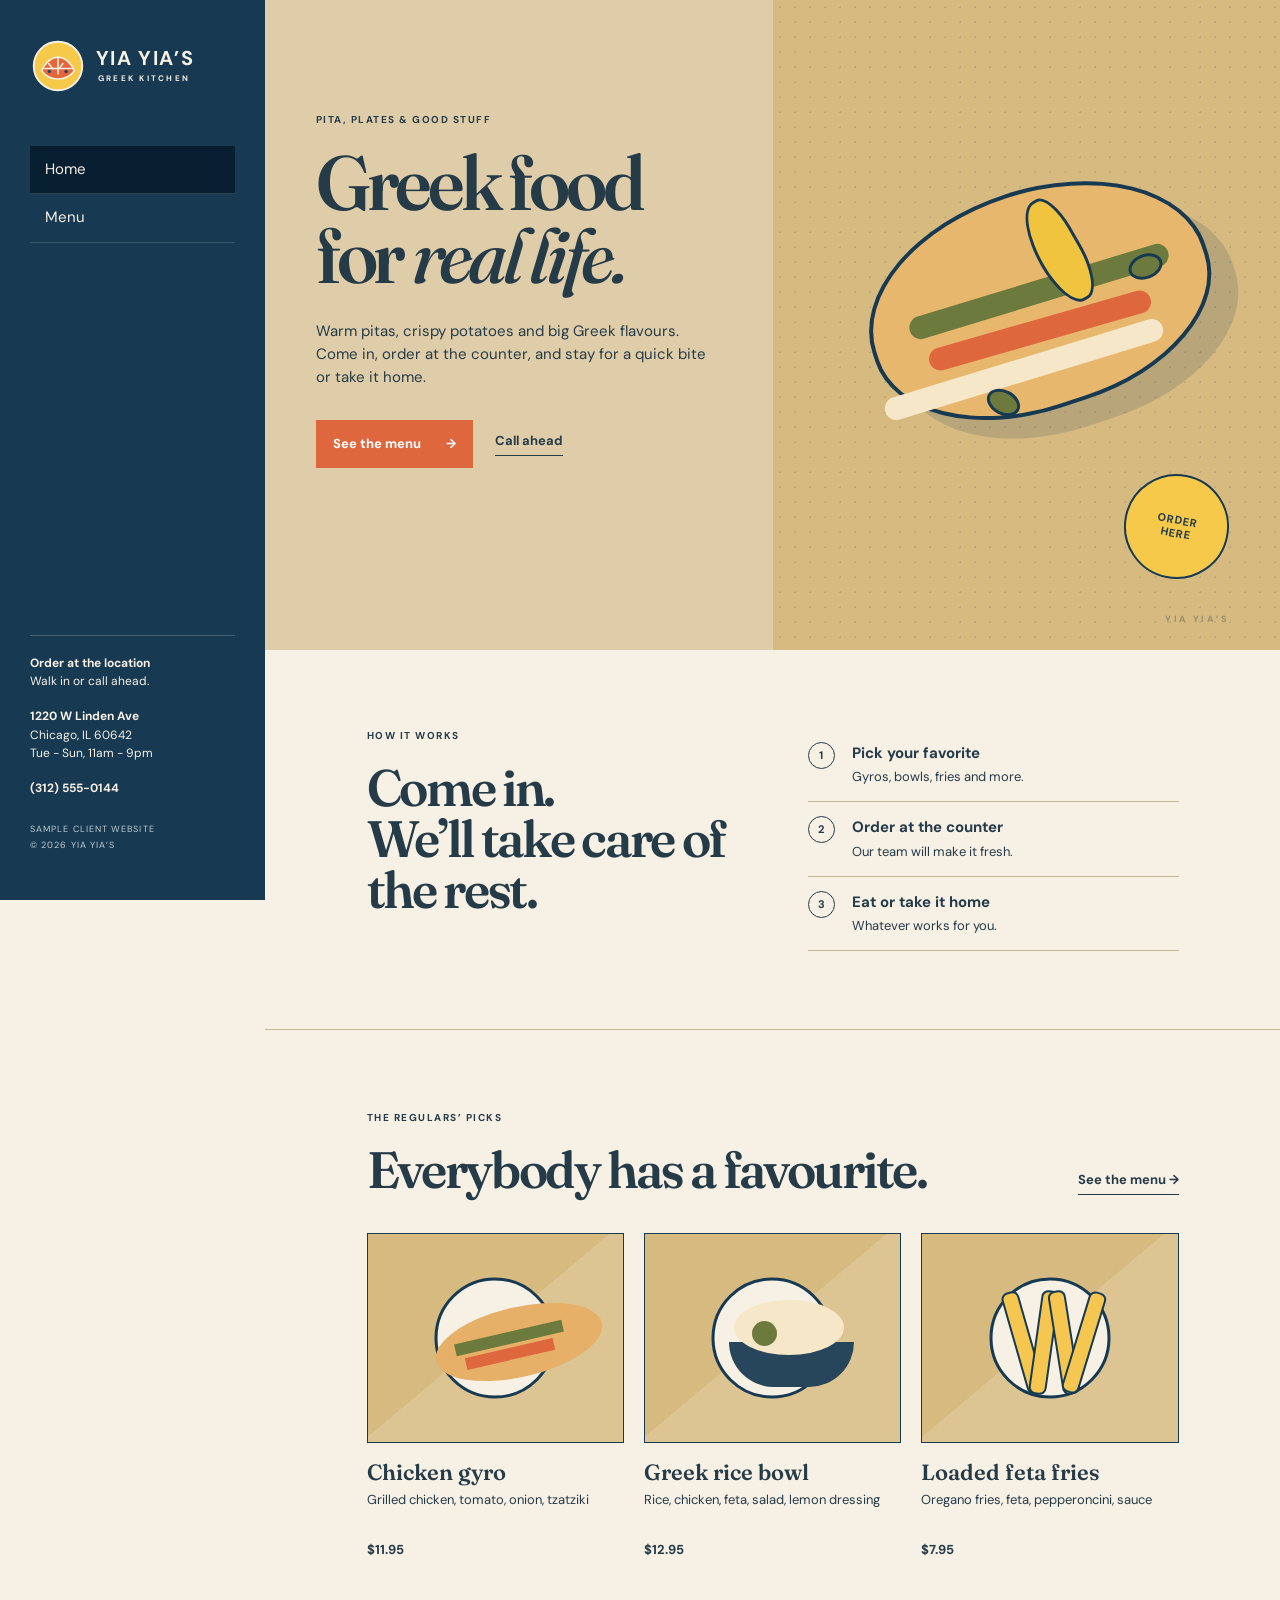
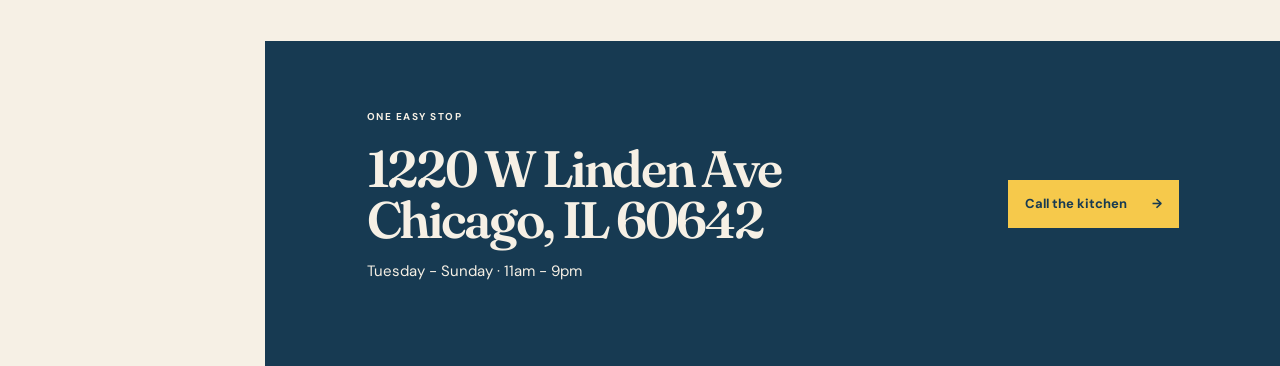
==== index.html @ 5b8322d5 "Add files via upload" ====
<!doctype html><html lang="en"><head><meta charset="utf-8"><meta name="viewport" content="width=device-width, initial-scale=1"><title>Yia Yia's | Greek Kitchen</title><link rel="preconnect" href="https://fonts.googleapis.com"><link rel="preconnect" href="https://fonts.gstatic.com" crossorigin><link href="https://fonts.googleapis.com/css2?family=DM+Sans:wght@400;500;700&family=Fraunces:opsz,wght@9..144,500;9..144,600;9..144,700&display=swap" rel="stylesheet"><link rel="stylesheet" href="assets/site.css"></head><body><aside class="side"><a class="brand" href="index.html" aria-label="Yia Yia's home"><svg viewBox="0 0 90 90" aria-hidden="true"><circle cx="45" cy="45" r="39" fill="#f6c94b" stroke="currentColor" stroke-width="3"/><path d="M19 53c5-14 16-22 26-22s21 8 26 22c-7 9-16 13-26 13S26 62 19 53Z" fill="#e66639" stroke="currentColor" stroke-width="2.5"/><path d="M24 49h42M30 41l7 9m16-9-7 9M45 31v27" stroke="currentColor" stroke-width="2.5" stroke-linecap="round"/><circle cx="31" cy="54" r="2.8" fill="#27455b"/><circle cx="58" cy="54" r="2.8" fill="#27455b"/></svg><span>YIA YIA&rsquo;S<small>GREEK KITCHEN</small></span></a><nav><a class="active" href="index.html">Home</a><a href="menu.html">Menu</a></nav><div class="side-info"><p><b>Order at the location</b><br>Walk in or call ahead.</p><p><b>1220 W Linden Ave</b><br>Chicago, IL 60642<br>Tue - Sun, 11am - 9pm</p><p><b>(312) 555-0144</b></p></div><p class="sample">Sample client website<br>&copy; 2026 Yia Yia&rsquo;s</p></aside><header class="mobile-head"><a class="brand" href="index.html"><span>YIA YIA&rsquo;S<small>GREEK KITCHEN</small></span></a><a href="menu.html">Menu</a></header><main class="main"><section class="hero-simple"><div class="hero-copy"><p class="kicker">Pita, plates &amp; good stuff</p><h1>Greek food<br>for <em>real life.</em></h1><p>Warm pitas, crispy potatoes and big Greek flavours. Come in, order at the counter, and stay for a quick bite or take it home.</p><div class="actions"><a class="order-button" href="menu.html">See the menu <span>&rarr;</span></a><a class="plain-link" href="tel:3125550144">Call ahead</a></div></div><div class="food-drawing"><div class="pita"></div><div class="filling one"></div><div class="filling two"></div><div class="filling three"></div><div class="pepper"></div><div class="olive a"></div><div class="olive b"></div><div class="hero-tag">ORDER<br>HERE</div></div></section><section class="quick-order"><div><p class="kicker">How it works</p><h2>Come in.<br>We&rsquo;ll take care of the rest.</h2></div><ol><li><span>1</span><div><b>Pick your favorite</b><p>Gyros, bowls, fries and more.</p></div></li><li><span>2</span><div><b>Order at the counter</b><p>Our team will make it fresh.</p></div></li><li><span>3</span><div><b>Eat or take it home</b><p>Whatever works for you.</p></div></li></ol></section><section class="favorites"><div class="section-heading"><div><p class="kicker">The regulars&rsquo; picks</p><h2>Everybody has a favourite.</h2></div><a class="plain-link" href="menu.html">See the menu &rarr;</a></div><div class="favorite-grid"><article><div class="food-card gyro"><i></i><i></i><i></i></div><h3>Chicken gyro</h3><p>Grilled chicken, tomato, onion, tzatziki</p><b>$11.95</b></article><article><div class="food-card bowl"><i></i><i></i><i></i></div><h3>Greek rice bowl</h3><p>Rice, chicken, feta, salad, lemon dressing</p><b>$12.95</b></article><article><div class="food-card fries"><i></i><i></i><i></i><i></i></div><h3>Loaded feta fries</h3><p>Oregano fries, feta, pepperoncini, sauce</p><b>$7.95</b></article></div></section><section class="location-strip"><div><p class="kicker">One easy stop</p><h2>1220 W Linden Ave<br>Chicago, IL 60642</h2><p>Tuesday - Sunday &middot; 11am - 9pm</p></div><a class="order-button light" href="tel:3125550144">Call the kitchen <span>&rarr;</span></a></section></main></body></html>
---- assets/site.css ----
:root{--cream:#f6f0e5;--tan:#decda8;--navy:#173a52;--orange:#df673d;--yellow:#f6c94b;--green:#6d7a3d;--ink:#263b48;--line:#c4b899}*{box-sizing:border-box}html{scroll-behavior:smooth}body{margin:0;background:var(--cream);color:var(--ink);font:15px/1.55 'DM Sans',sans-serif}a{color:inherit;text-decoration:none}.side{position:fixed;width:265px;min-height:100vh;left:0;top:0;background:var(--navy);color:var(--cream);padding:38px 30px;display:flex;flex-direction:column;z-index:2}.brand{display:flex;align-items:center;gap:10px;font-weight:700;line-height:.9;letter-spacing:.09em}.brand svg{width:56px;height:56px;flex:none}.brand span{font-size:20px}.brand small{display:block;font-size:8px;letter-spacing:.28em;margin:8px 0 0 2px}.side nav{margin:52px 0 25px}.side nav a{display:block;padding:12px 15px;border-bottom:1px solid rgba(246,240,229,.16);font-size:15px}.side nav a.active,.side nav a:hover{background:#081f31}.side-info{margin-top:auto;border-top:1px solid rgba(246,240,229,.2);font-size:12px;padding-top:18px}.side-info p{margin:0 0 16px}.sample{font-size:9px;text-transform:uppercase;letter-spacing:.12em;line-height:1.7;color:#bfcbd0}.main{margin-left:265px}.mobile-head{display:none}.hero-simple{min-height:650px;display:grid;grid-template-columns:1fr 1fr;background:var(--tan);position:relative}.hero-simple:after,.order-head:after{content:'YIA YIA\2019 S';position:absolute;font:700 9px 'DM Sans';letter-spacing:.3em;opacity:.35;right:5%;bottom:25px}.hero-copy{padding:112px 10%}.kicker{text-transform:uppercase;letter-spacing:.15em;font-weight:700;font-size:10px;margin:0 0 18px}.hero-simple h1,.order-head h1{font:600 clamp(52px,6vw,88px)/.96 Fraunces,serif;letter-spacing:-.055em;margin:0}.hero-simple h1 em{font-weight:500}.hero-copy>p:not(.kicker){max-width:390px;margin:27px 0 30px}.actions{display:flex;align-items:center;gap:22px}.order-button{display:inline-flex;gap:25px;align-items:center;background:var(--orange);color:white;padding:14px 17px;font-weight:700;font-size:13px;border:0;cursor:pointer}.plain-link,.item-link{font-weight:700;border-bottom:1px solid currentColor;padding-bottom:4px;font-size:13px}.food-drawing{position:relative;background:#d7ba80;overflow:hidden;background-image:radial-gradient(rgba(23,58,82,.15) 1px,transparent 1px);background-size:15px 15px}.pita{position:absolute;width:350px;height:220px;border:4px solid var(--navy);border-radius:50% 50% 46% 46%;background:#e7b76d;left:18%;top:29%;transform:rotate(-18deg);box-shadow:20px 26px 0 rgba(23,58,82,.16)}.filling{position:absolute;height:23px;border-radius:20px;z-index:1}.filling.one{width:270px;background:#6d7a3d;left:26%;top:43%;transform:rotate(-17deg)}.filling.two{width:230px;background:#df673d;left:30%;top:49%;transform:rotate(-16deg)}.filling.three{width:290px;background:#f5e7c8;left:21%;top:55%;transform:rotate(-17deg)}.pepper{position:absolute;width:45px;height:112px;border-radius:60% 40% 50% 50%;background:#f0c43f;border:3px solid var(--navy);left:52%;top:30%;transform:rotate(-30deg);z-index:2}.olive{position:absolute;width:35px;height:25px;background:var(--green);border:3px solid var(--navy);border-radius:50%;z-index:2}.olive.a{top:60%;left:42%;transform:rotate(27deg)}.olive.b{top:39%;left:70%;transform:rotate(-20deg)}.hero-tag{position:absolute;right:10%;bottom:11%;width:105px;height:105px;border-radius:50%;background:var(--yellow);border:2px solid var(--navy);display:grid;place-items:center;text-align:center;font-size:11px;line-height:1.15;font-weight:700;letter-spacing:.08em;transform:rotate(11deg)}.quick-order{padding:78px 10%;display:grid;grid-template-columns:1fr 1fr;gap:70px;border-bottom:1px solid var(--line)}h2{font:600 clamp(34px,4vw,53px)/1 Fraunces,serif;letter-spacing:-.045em;margin:0}.quick-order ol{padding:0;margin:0;list-style:none}.quick-order li{display:flex;gap:17px;padding:14px 0;border-bottom:1px solid var(--line)}.quick-order li span{height:27px;width:27px;border-radius:50%;border:1px solid var(--ink);display:grid;place-items:center;font-size:11px;font-weight:700}.quick-order li p{margin:2px 0 0;font-size:13px}.favorites{padding:80px 10%}.section-heading{display:flex;align-items:end;justify-content:space-between;gap:25px;margin-bottom:38px}.favorite-grid{display:grid;grid-template-columns:repeat(3,1fr);gap:20px}.favorite-grid article{position:relative}.food-card{height:210px;background:#d7ba80;position:relative;overflow:hidden;margin-bottom:15px;border:1px solid var(--navy);background-image:linear-gradient(140deg,transparent 48%,rgba(255,255,255,.15) 48%)}.food-card:after{content:'';width:115px;height:115px;background:#f6f0e5;border:3px solid var(--navy);border-radius:50%;position:absolute;left:50%;top:50%;transform:translate(-50%,-50%)}.food-card i{position:absolute;display:block;z-index:1}.gyro i:nth-child(1){width:170px;height:70px;border-radius:50%;background:#e6b069;left:26%;top:35%;transform:rotate(-13deg)}.gyro i:nth-child(2){width:110px;height:12px;background:#6d7a3d;top:47%;left:34%;transform:rotate(-13deg)}.gyro i:nth-child(3){width:90px;height:12px;background:#df673d;top:55%;left:38%;transform:rotate(-13deg)}.bowl i:nth-child(1){width:125px;height:45px;border-radius:0 0 70px 70px;background:#27455b;left:33%;top:52%}.bowl i:nth-child(2){width:110px;height:55px;background:#f5e7c8;border-radius:50%;left:35%;top:32%}.bowl i:nth-child(3){width:25px;height:25px;background:#6d7a3d;border-radius:50%;left:42%;top:42%}.fries i{width:18px;height:105px;background:#f5c650;border:2px solid var(--navy);top:27%;border-radius:7px}.fries i:nth-child(1){left:36%;transform:rotate(-16deg)}.fries i:nth-child(2){left:44%;transform:rotate(8deg)}.fries i:nth-child(3){left:52%;transform:rotate(-9deg)}.fries i:nth-child(4){left:60%;transform:rotate(17deg)}h3{font:600 22px Fraunces,serif;margin:0 0 4px}.favorite-grid p{font-size:13px;margin:0 0 8px;min-height:40px}.favorite-grid b{font-size:13px}.item-link{float:right}.location-strip{background:var(--navy);color:var(--cream);padding:68px 10%;display:flex;justify-content:space-between;align-items:center;gap:35px}.light{background:var(--yellow);color:var(--navy)}.order-head{padding:90px 10%;background:var(--tan);position:relative}.order-head>p:last-child{max-width:420px;margin:22px 0 0}.order-layout{padding:62px 10%;display:grid;grid-template-columns:minmax(0,1fr) 310px;gap:52px;align-items:start}.menu-group{margin-bottom:47px}.menu-group>.kicker{margin-bottom:13px}.menu-group article{display:grid;grid-template-columns:1fr 60px 58px;gap:15px;padding:17px 0;border-top:1px solid var(--line)}.menu-group article:last-child{border-bottom:1px solid var(--line)}.menu-group h3{font-size:20px}.menu-group p{margin:4px 0 0;font-size:13px}.menu-group b{font-size:13px;padding-top:5px}.menu-group button{align-self:start;margin-top:2px;background:none;border:0;border-bottom:1px solid currentColor;color:var(--navy);font:700 12px 'DM Sans';padding:3px 0;cursor:pointer}.order-summary{position:sticky;top:22px;background:#e4d3ad;border:2px solid var(--navy);padding:23px;box-shadow:7px 7px 0 var(--navy)}.empty-order{font-size:13px;padding:15px 0 20px;border-bottom:1px solid var(--line)}.order-lines{list-style:none;padding:0;margin:0}.order-lines li{display:flex;justify-content:space-between;gap:10px;padding:11px 0;border-bottom:1px solid var(--line);font-size:13px}.total{display:flex;justify-content:space-between;font-size:16px;font-weight:700;margin:17px 0}.order-summary label{display:block;text-transform:uppercase;font-size:9px;font-weight:700;letter-spacing:.1em;margin:14px 0}.order-summary input,.order-summary select{display:block;width:100%;margin-top:6px;padding:9px 0;background:transparent;border:0;border-bottom:1px solid var(--navy);font:13px 'DM Sans';border-radius:0}.checkout{width:100%;justify-content:space-between;margin-top:6px}.checkout-note{font-size:12px;font-weight:700;margin:13px 0 0}.is-empty .total,.is-empty .checkout{opacity:.45;pointer-events:none}@media(max-width:800px){.side{display:none}.main{margin:0}.mobile-head{padding:17px 6%;display:flex;align-items:center;justify-content:space-between;background:var(--navy);color:var(--cream)}.mobile-head .brand span{font-size:16px}.mobile-head>a:last-child{font-size:12px;font-weight:700}.hero-simple{grid-template-columns:1fr}.hero-copy,.order-head{padding:65px 8%}.food-drawing{min-height:390px}.quick-order{padding:60px 8%;grid-template-columns:1fr;gap:32px}.favorites{padding:60px 8%}.favorite-grid{grid-template-columns:1fr;gap:42px}.food-card{height:210px}.location-strip{padding:52px 8%;display:block}.location-strip .order-button{margin-top:28px}.order-layout{padding:48px 8%;grid-template-columns:1fr;gap:25px}.menu-group article{grid-template-columns:1fr 53px 48px}.order-summary{position:static}.hero-simple:after,.order-head:after{display:none}}
.menu-board{padding:65px 10%;display:grid;grid-template-columns:260px minmax(0,1fr);gap:55px}.menu-intro{border:2px solid var(--navy);background:#e4d3ad;padding:24px;height:max-content;box-shadow:7px 7px 0 var(--navy)}.menu-intro h2{margin-bottom:18px}.menu-intro p:not(.kicker){font-size:13px;margin:0 0 18px}@media(max-width:800px){.menu-board{padding:48px 8%;grid-template-columns:1fr;gap:40px}.menu-intro{max-width:360px}}
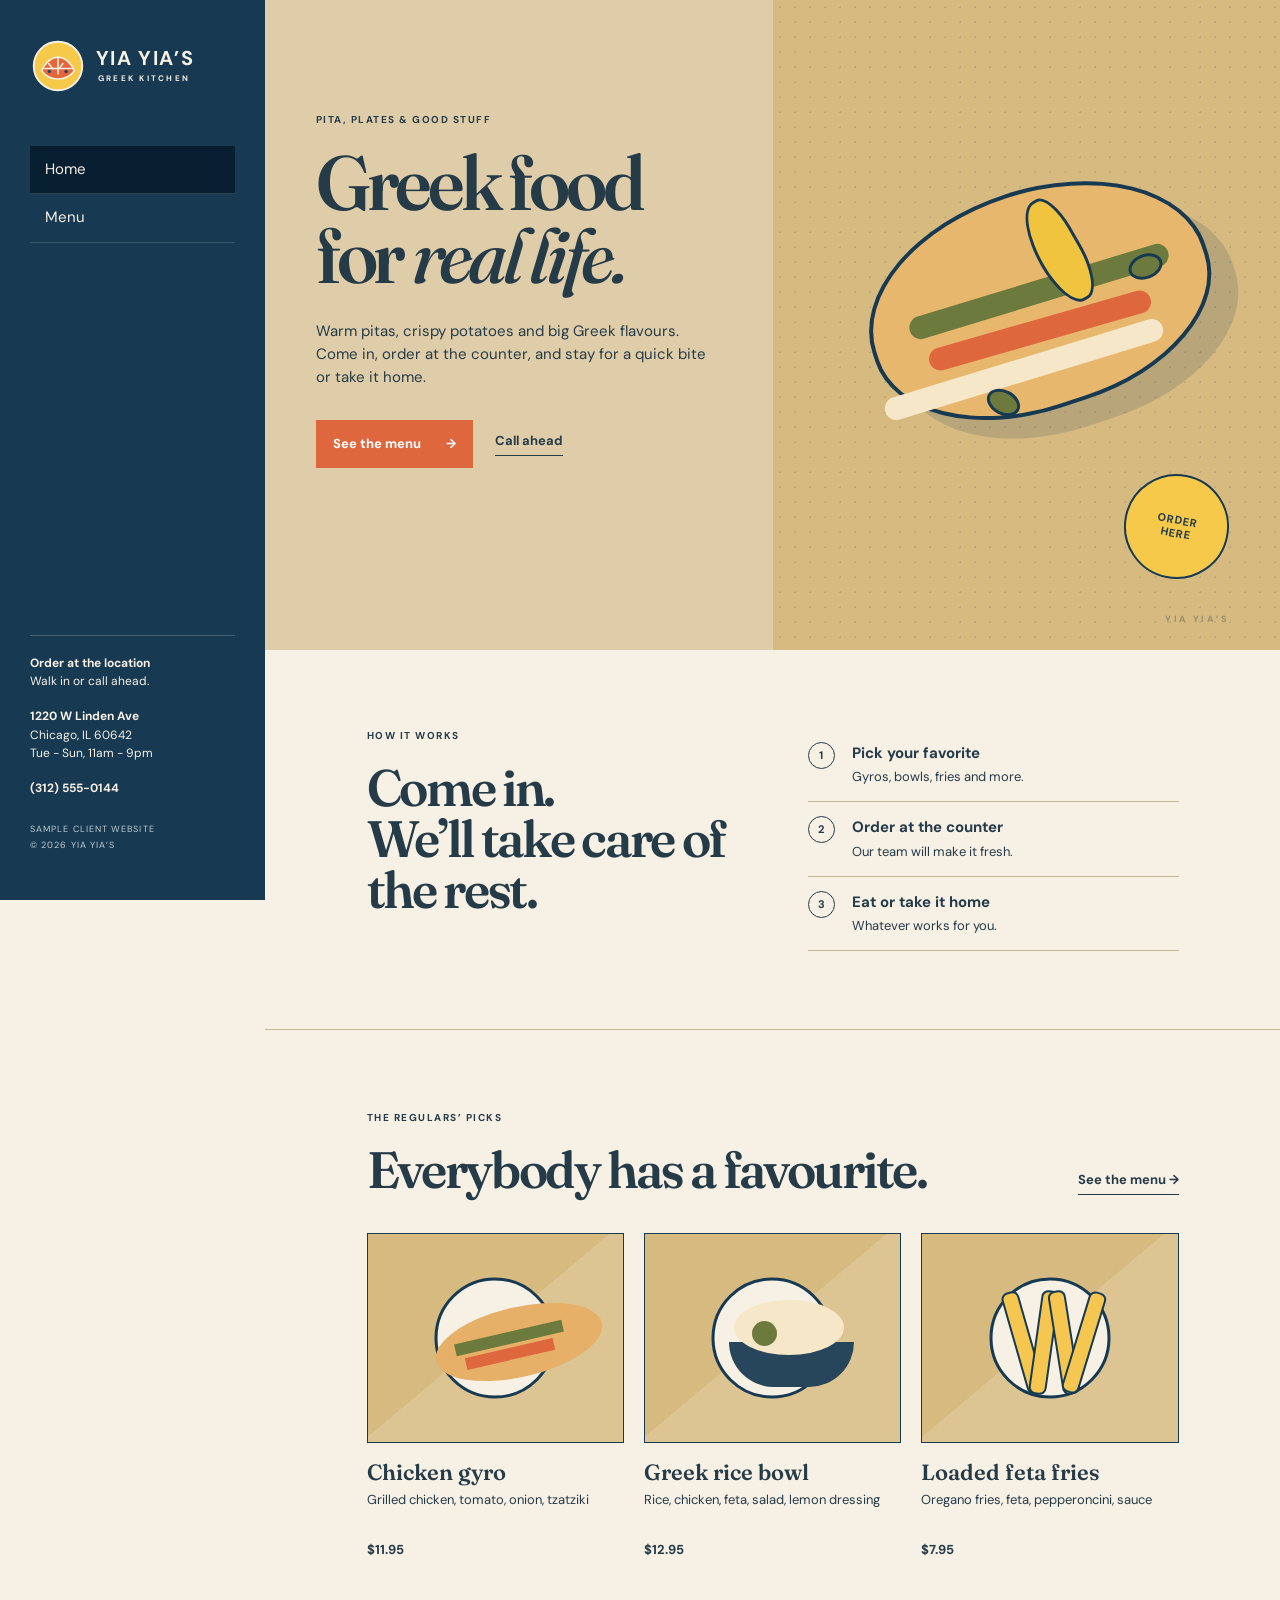
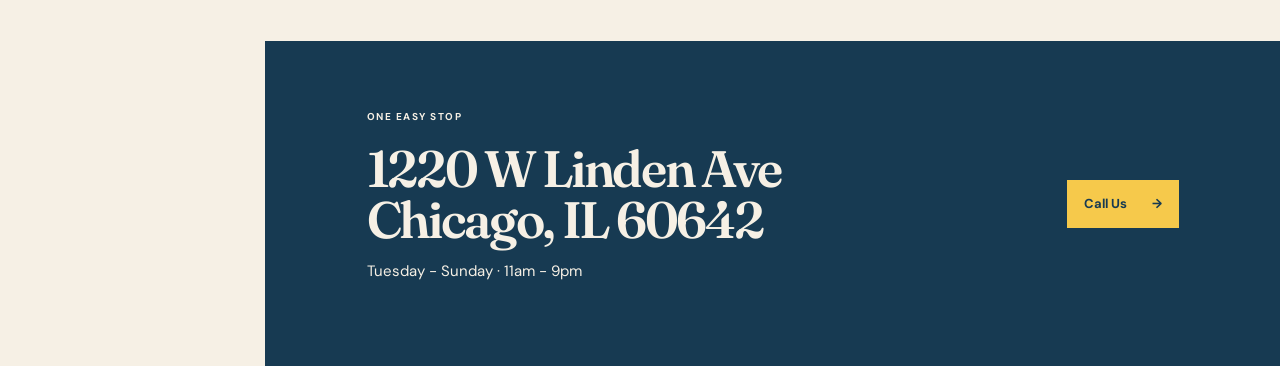
==== commit 5bcec06a: "Update index.html" ====
--- a/index.html
+++ b/index.html
@@ -1 +1 @@
-<!doctype html><html lang="en"><head><meta charset="utf-8"><meta name="viewport" content="width=device-width, initial-scale=1"><title>Yia Yia's | Greek Kitchen</title><link rel="preconnect" href="https://fonts.googleapis.com"><link rel="preconnect" href="https://fonts.gstatic.com" crossorigin><link href="https://fonts.googleapis.com/css2?family=DM+Sans:wght@400;500;700&family=Fraunces:opsz,wght@9..144,500;9..144,600;9..144,700&display=swap" rel="stylesheet"><link rel="stylesheet" href="assets/site.css"></head><body><aside class="side"><a class="brand" href="index.html" aria-label="Yia Yia's home"><svg viewBox="0 0 90 90" aria-hidden="true"><circle cx="45" cy="45" r="39" fill="#f6c94b" stroke="currentColor" stroke-width="3"/><path d="M19 53c5-14 16-22 26-22s21 8 26 22c-7 9-16 13-26 13S26 62 19 53Z" fill="#e66639" stroke="currentColor" stroke-width="2.5"/><path d="M24 49h42M30 41l7 9m16-9-7 9M45 31v27" stroke="currentColor" stroke-width="2.5" stroke-linecap="round"/><circle cx="31" cy="54" r="2.8" fill="#27455b"/><circle cx="58" cy="54" r="2.8" fill="#27455b"/></svg><span>YIA YIA&rsquo;S<small>GREEK KITCHEN</small></span></a><nav><a class="active" href="index.html">Home</a><a href="menu.html">Menu</a></nav><div class="side-info"><p><b>Order at the location</b><br>Walk in or call ahead.</p><p><b>1220 W Linden Ave</b><br>Chicago, IL 60642<br>Tue - Sun, 11am - 9pm</p><p><b>(312) 555-0144</b></p></div><p class="sample">Sample client website<br>&copy; 2026 Yia Yia&rsquo;s</p></aside><header class="mobile-head"><a class="brand" href="index.html"><span>YIA YIA&rsquo;S<small>GREEK KITCHEN</small></span></a><a href="menu.html">Menu</a></header><main class="main"><section class="hero-simple"><div class="hero-copy"><p class="kicker">Pita, plates &amp; good stuff</p><h1>Greek food<br>for <em>real life.</em></h1><p>Warm pitas, crispy potatoes and big Greek flavours. Come in, order at the counter, and stay for a quick bite or take it home.</p><div class="actions"><a class="order-button" href="menu.html">See the menu <span>&rarr;</span></a><a class="plain-link" href="tel:3125550144">Call ahead</a></div></div><div class="food-drawing"><div class="pita"></div><div class="filling one"></div><div class="filling two"></div><div class="filling three"></div><div class="pepper"></div><div class="olive a"></div><div class="olive b"></div><div class="hero-tag">ORDER<br>HERE</div></div></section><section class="quick-order"><div><p class="kicker">How it works</p><h2>Come in.<br>We&rsquo;ll take care of the rest.</h2></div><ol><li><span>1</span><div><b>Pick your favorite</b><p>Gyros, bowls, fries and more.</p></div></li><li><span>2</span><div><b>Order at the counter</b><p>Our team will make it fresh.</p></div></li><li><span>3</span><div><b>Eat or take it home</b><p>Whatever works for you.</p></div></li></ol></section><section class="favorites"><div class="section-heading"><div><p class="kicker">The regulars&rsquo; picks</p><h2>Everybody has a favourite.</h2></div><a class="plain-link" href="menu.html">See the menu &rarr;</a></div><div class="favorite-grid"><article><div class="food-card gyro"><i></i><i></i><i></i></div><h3>Chicken gyro</h3><p>Grilled chicken, tomato, onion, tzatziki</p><b>$11.95</b></article><article><div class="food-card bowl"><i></i><i></i><i></i></div><h3>Greek rice bowl</h3><p>Rice, chicken, feta, salad, lemon dressing</p><b>$12.95</b></article><article><div class="food-card fries"><i></i><i></i><i></i><i></i></div><h3>Loaded feta fries</h3><p>Oregano fries, feta, pepperoncini, sauce</p><b>$7.95</b></article></div></section><section class="location-strip"><div><p class="kicker">One easy stop</p><h2>1220 W Linden Ave<br>Chicago, IL 60642</h2><p>Tuesday - Sunday &middot; 11am - 9pm</p></div><a class="order-button light" href="tel:3125550144">Call the kitchen <span>&rarr;</span></a></section></main></body></html>
+<!doctype html><html lang="en"><head><meta charset="utf-8"><meta name="viewport" content="width=device-width, initial-scale=1"><title>Yia Yia's | Greek Kitchen</title><link rel="preconnect" href="https://fonts.googleapis.com"><link rel="preconnect" href="https://fonts.gstatic.com" crossorigin><link href="https://fonts.googleapis.com/css2?family=DM+Sans:wght@400;500;700&family=Fraunces:opsz,wght@9..144,500;9..144,600;9..144,700&display=swap" rel="stylesheet"><link rel="stylesheet" href="assets/site.css"></head><body><aside class="side"><a class="brand" href="index.html" aria-label="Yia Yia's home"><svg viewBox="0 0 90 90" aria-hidden="true"><circle cx="45" cy="45" r="39" fill="#f6c94b" stroke="currentColor" stroke-width="3"/><path d="M19 53c5-14 16-22 26-22s21 8 26 22c-7 9-16 13-26 13S26 62 19 53Z" fill="#e66639" stroke="currentColor" stroke-width="2.5"/><path d="M24 49h42M30 41l7 9m16-9-7 9M45 31v27" stroke="currentColor" stroke-width="2.5" stroke-linecap="round"/><circle cx="31" cy="54" r="2.8" fill="#27455b"/><circle cx="58" cy="54" r="2.8" fill="#27455b"/></svg><span>YIA YIA&rsquo;S<small>GREEK KITCHEN</small></span></a><nav><a class="active" href="index.html">Home</a><a href="menu.html">Menu</a></nav><div class="side-info"><p><b>Order at the location</b><br>Walk in or call ahead.</p><p><b>1220 W Linden Ave</b><br>Chicago, IL 60642<br>Tue - Sun, 11am - 9pm</p><p><b>(312) 555-0144</b></p></div><p class="sample">Sample client website<br>&copy; 2026 Yia Yia&rsquo;s</p></aside><header class="mobile-head"><a class="brand" href="index.html"><span>YIA YIA&rsquo;S<small>GREEK KITCHEN</small></span></a><a href="menu.html">Menu</a></header><main class="main"><section class="hero-simple"><div class="hero-copy"><p class="kicker">Pita, plates &amp; good stuff</p><h1>Greek food<br>for <em>real life.</em></h1><p>Warm pitas, crispy potatoes and big Greek flavours. Come in, order at the counter, and stay for a quick bite or take it home.</p><div class="actions"><a class="order-button" href="menu.html">See the menu <span>&rarr;</span></a><a class="plain-link" href="tel:3125550144">Call ahead</a></div></div><div class="food-drawing"><div class="pita"></div><div class="filling one"></div><div class="filling two"></div><div class="filling three"></div><div class="pepper"></div><div class="olive a"></div><div class="olive b"></div><div class="hero-tag">ORDER<br>HERE</div></div></section><section class="quick-order"><div><p class="kicker">How it works</p><h2>Come in.<br>We&rsquo;ll take care of the rest.</h2></div><ol><li><span>1</span><div><b>Pick your favorite</b><p>Gyros, bowls, fries and more.</p></div></li><li><span>2</span><div><b>Order at the counter</b><p>Our team will make it fresh.</p></div></li><li><span>3</span><div><b>Eat or take it home</b><p>Whatever works for you.</p></div></li></ol></section><section class="favorites"><div class="section-heading"><div><p class="kicker">The regulars&rsquo; picks</p><h2>Everybody has a favourite.</h2></div><a class="plain-link" href="menu.html">See the menu &rarr;</a></div><div class="favorite-grid"><article><div class="food-card gyro"><i></i><i></i><i></i></div><h3>Chicken gyro</h3><p>Grilled chicken, tomato, onion, tzatziki</p><b>$11.95</b></article><article><div class="food-card bowl"><i></i><i></i><i></i></div><h3>Greek rice bowl</h3><p>Rice, chicken, feta, salad, lemon dressing</p><b>$12.95</b></article><article><div class="food-card fries"><i></i><i></i><i></i><i></i></div><h3>Loaded feta fries</h3><p>Oregano fries, feta, pepperoncini, sauce</p><b>$7.95</b></article></div></section><section class="location-strip"><div><p class="kicker">One easy stop</p><h2>1220 W Linden Ave<br>Chicago, IL 60642</h2><p>Tuesday - Sunday &middot; 11am - 9pm</p></div><a class="order-button light" href="tel:3125550144">Call Us <span>&rarr;</span></a></section></main></body></html>
